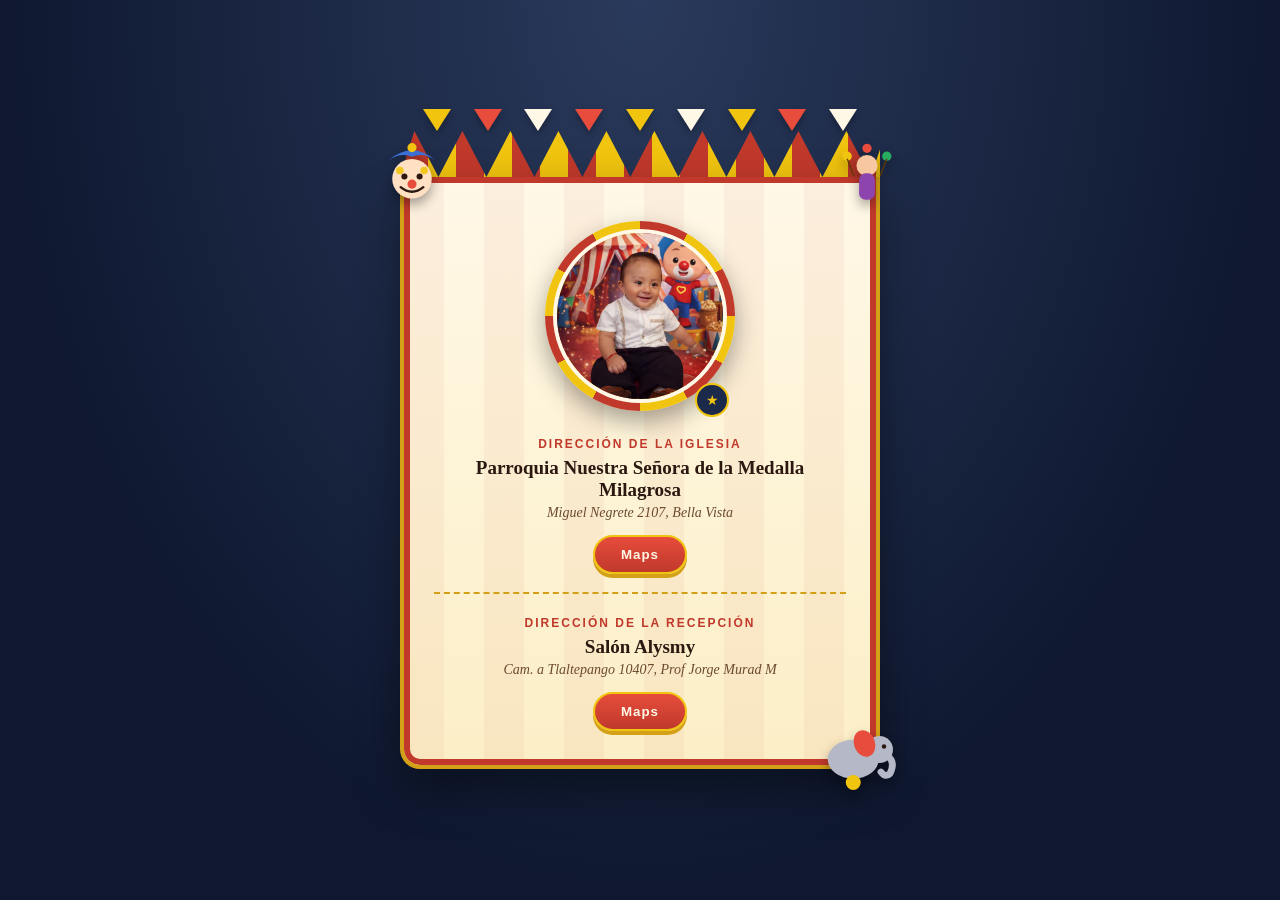
==== confirmacion.html @ fcbded42 "C: invitacion sebas" ====
<!DOCTYPE html>
<html lang="es">

<head>
  <meta charset="UTF-8">
  <meta name="viewport" content="width=device-width, initial-scale=1.0">
  <link rel="preconnect" href="https://fonts.googleapis.com">
  <link rel="preconnect" href="https://fonts.gstatic.com" crossorigin>
  <link
    href="https://fonts.googleapis.com/css2?family=Cormorant+Garamond:ital,wght@0,400;0,500;0,600;1,400&family=Playfair+Display:ital,wght@0,500;0,600;1,500&family=Montserrat:wght@300;400;500;600&display=swap"
    rel="stylesheet">
  <link rel="stylesheet" href="confirmacion.css">
</head>

<body>

<div class="carpa-wrap">
  <div class="banderines">
    <div class="banderin"></div><div class="banderin"></div><div class="banderin"></div>
    <div class="banderin"></div><div class="banderin"></div><div class="banderin"></div>
    <div class="banderin"></div><div class="banderin"></div><div class="banderin"></div>
  </div>
  <div class="carpa-top"></div>
 
  <div class="tarjeta" id="confirmacion">
 
    <!-- personajes originales de circo -->
    <svg class="personaje payaso" viewBox="0 0 100 100" xmlns="http://www.w3.org/2000/svg">
      <circle cx="50" cy="55" r="26" fill="#FFE0C2"/>
      <circle cx="40" cy="52" r="4" fill="#2C1810"/>
      <circle cx="60" cy="52" r="4" fill="#2C1810"/>
      <circle cx="50" cy="62" r="6" fill="#E74C3C"/>
      <path d="M35 66 Q50 78 65 66" stroke="#2C1810" stroke-width="3" fill="none" stroke-linecap="round"/>
      <path d="M20 30 Q50 5 80 30 Q65 20 50 26 Q35 20 20 30Z" fill="#3B6FD4"/>
      <circle cx="50" cy="14" r="6" fill="#F1C40F"/>
      <circle cx="34" cy="44" r="5" fill="#F1C40F" opacity=".9"/>
      <circle cx="66" cy="44" r="5" fill="#F1C40F" opacity=".9"/>
    </svg>
 
    <svg class="personaje malabarista" viewBox="0 0 100 120" xmlns="http://www.w3.org/2000/svg">
      <circle cx="50" cy="34" r="16" fill="#F6C7A0"/>
      <rect x="38" y="46" width="24" height="40" rx="10" fill="#8E44AD"/>
      <circle cx="20" cy="20" r="7" fill="#F1C40F"/>
      <circle cx="50" cy="8" r="7" fill="#E74C3C"/>
      <circle cx="80" cy="20" r="7" fill="#27AE60"/>
      <line x1="30" y1="50" x2="20" y2="24" stroke="#5D3A00" stroke-width="2"/>
      <line x1="70" y1="50" x2="80" y2="24" stroke="#5D3A00" stroke-width="2"/>
    </svg>
 
    <svg class="personaje elefante" viewBox="0 0 120 100" xmlns="http://www.w3.org/2000/svg">
      <ellipse cx="55" cy="55" rx="34" ry="26" fill="#B5B8C6"/>
      <circle cx="90" cy="42" r="18" fill="#B5B8C6"/>
      <path d="M100 50 Q112 58 104 74 Q98 80 92 72" fill="none" stroke="#B5B8C6" stroke-width="9" stroke-linecap="round"/>
      <circle cx="96" cy="38" r="3" fill="#2C1810"/>
      <ellipse cx="70" cy="34" rx="14" ry="18" fill="#E74C3C" transform="rotate(-20 70 34)"/>
      <circle cx="55" cy="86" r="10" fill="#F1C40F"/>
    </svg>
 
    <div class="confeti">
      <span style="left:8%; animation-duration:5s;">★</span>
      <span style="left:22%; animation-duration:6.5s; animation-delay:1s;">●</span>
      <span style="left:38%; animation-duration:5.8s; animation-delay:.5s;">★</span>
      <span style="left:55%; animation-duration:7s; animation-delay:2s;">●</span>
      <span style="left:70%; animation-duration:5.2s; animation-delay:1.5s;">★</span>
      <span style="left:85%; animation-duration:6s;">●</span>
      <span style="left:92%; animation-duration:6.8s; animation-delay:.8s;">★</span>
    </div>
 
    <div class="foto-wrap">
      <div class="foto-marco">
        <img src="[data-uri]">
      </div>
    </div>
 
    <div class="details">
      <p class="detail-label">Dirección de la Iglesia</p>
      <p class="detail-value">Parroquia Nuestra Señora de la Medalla Milagrosa</p>
      <p class="detail-sub">Miguel Negrete 2107, Bella Vista</p>
      <button class="map-btn" onclick="abrirMapa()">Maps</button>
    </div>
 
    <div class="details">
      <p class="detail-label">Dirección de la Recepción</p>
      <p class="detail-value">Salón Alysmy</p>
      <p class="detail-sub">Cam. a Tlaltepango 10407, Prof Jorge Murad M</p>
      <button class="map-btn" onclick="abrirMapaSalon()">Maps</button>
    </div>
 
  </div>
</div>

 <script src="invitacion.js"></script>
</body>

</html>
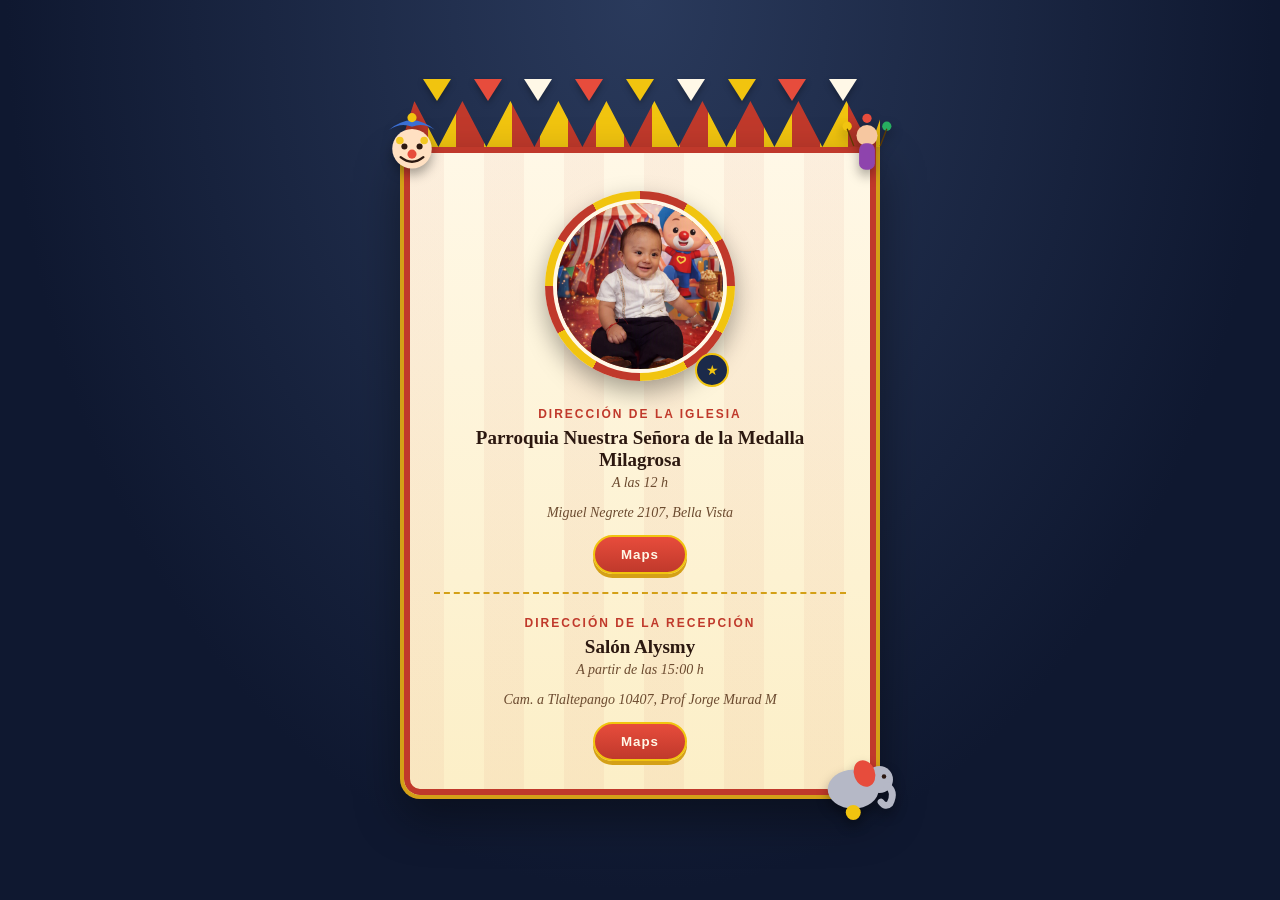
==== commit df149633: "U: horas de invitacion" ====
--- a/confirmacion.html
+++ b/confirmacion.html
@@ -75,6 +75,7 @@
     <div class="details">
       <p class="detail-label">Dirección de la Iglesia</p>
       <p class="detail-value">Parroquia Nuestra Señora de la Medalla Milagrosa</p>
+      <p class="detail-sub">A las 12 h</p>
       <p class="detail-sub">Miguel Negrete 2107, Bella Vista</p>
       <button class="map-btn" onclick="abrirMapa()">Maps</button>
     </div>
@@ -82,6 +83,7 @@
     <div class="details">
       <p class="detail-label">Dirección de la Recepción</p>
       <p class="detail-value">Salón Alysmy</p>
+      <p class="detail-sub">A partir de las 15:00 h</p>
       <p class="detail-sub">Cam. a Tlaltepango 10407, Prof Jorge Murad M</p>
       <button class="map-btn" onclick="abrirMapaSalon()">Maps</button>
     </div>
